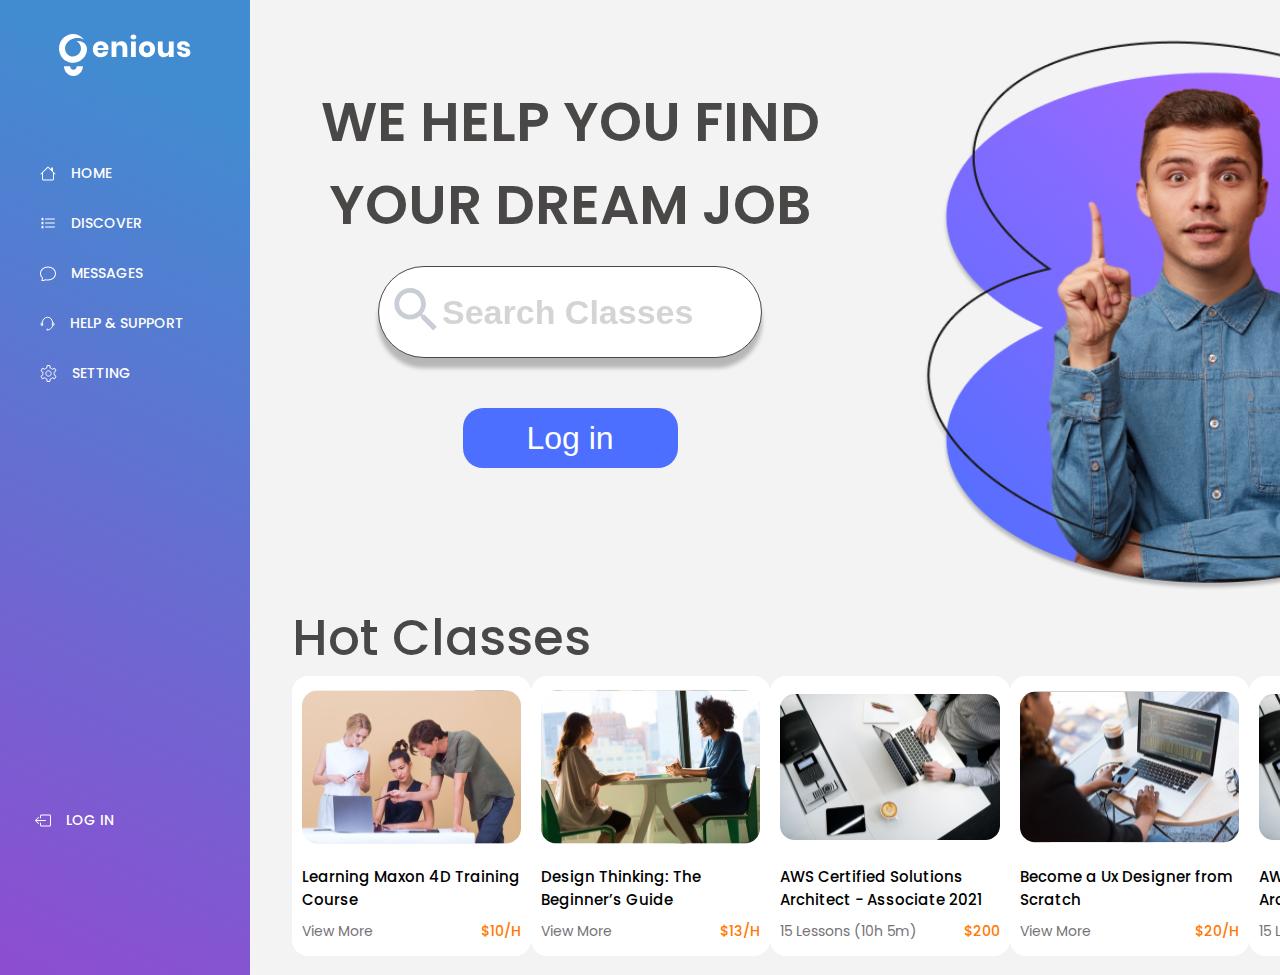
==== index.html @ 58521d51 "--Landing_Page" ====
<!DOCTYPE html>
<html lang="en">
	<head>
		<meta charset="UTF-8" />
		<meta http-equiv="X-UA-Compatible" content="IE=edge" />
		<meta name="viewport" content="width=device-width, initial-scale=1.0" />
		<link rel="stylesheet" href="style.css" />
		<title>Document</title>
	</head>

	<body>
		<div class="wrapper">
			<nav class="navbar">
				<div class="logo">
					<img src="/img/Logo.svg" />
				</div>
				<ul class="nav-lists">
					<div class="list-item">
						<li>
							<img class="nav-icon" src="img/icon/home.svg" alt="" /><a href=""
								>Home</a
							>
						</li>
					</div>
					<div class="list-item">
						<li>
							<img class="nav-icon" src="img/icon/discover.svg" alt="" /><a
								href=""
								>Discover</a
							>
						</li>
					</div>
					<div class="list-item">
						<li>
							<img class="nav-icon" src="img/icon/messages.svg" alt="" /><a
								href=""
								>Messages</a
							>
						</li>
					</div>
					<div class="list-item">
						<li>
							<img class="nav-icon" src="img/icon/headset.svg" alt="" /><a
								href=""
								>Help & Support</a
							>
						</li>
					</div>
					<div class="list-item">
						<li>
							<img class="nav-icon" src="img/icon/settings.svg" alt="" /><a
								href=""
								>Setting</a
							>
						</li>
					</div>
				</ul>
				<div class="login-btn-sidebar">
					<a href=""
						><img class="nav-icon" src="img/icon/login.svg" alt="" /> Log in</a
					>
				</div>
			</nav>
			<section class="content">
				<div class="left-content">
					<h1>
						We help you find <br />
						your dream job
					</h1>
					<form class="nosub">
						<label for="nosubmit">
							<img src="img/icon/Vector.svg" class="search-btn" alt=""
						/></label>
						<input
							class="nosub"
							id="nosubmit"
							type="text"
							placeholder="Search Classes"
						/>
					</form>
					<button class="login-btn-content" type="submit">Log in</button>
				</div>
				<div class="right-content">
					<img class="img-banner" src="img/banner.png" alt="" />
				</div>
				<div class="bottom-content">
					<h2>Hot Classes</h2>
					<div class="card-list">
						<div class="card-item">
							<img src="img/card-img/4D Animation.svg" alt="" />
							<div class="card-tag">4D Anismation</div>
							<h4 class="card-title">Learning Maxon 4D Training Course</h4>
							<div class="card-desc">
								<a href="" class="btn-card-view-more">View More</a>
								<p>$10/H</p>
							</div>
						</div>
						<div class="card-item">
							<img src="img/card-img/Design.svg" alt="" />
							<h5 class="card-tag">Design</h5>
							<h4 class="card-title">Design Thinking: The Beginner’s Guide</h4>
							<div class="card-desc">
								<a href="" class="btn-card-view-more">View More</a>
								<p>$13/H</p>
							</div>
						</div>
						<div class="card-item">
							<img src="img/card-img/Design 2.svg" alt="" />
							<h5 class="card-tag">Design</h5>
							<h4 class="card-title">
								AWS Certified Solutions Architect - Associate 2021
							</h4>
							<div class="card-desc">
								<a href="" class="btn-card-view-more">15 Lessons (10h 5m)</a>
								<p>$200</p>
							</div>
						</div>
						<div class="card-item">
							<img src="img/card-img/Scratch.svg" alt="" />
							<h5 class="card-tag">Scratch</h5>
							<h4 class="card-title">Become a Ux Designer from Scratch</h4>
							<div class="card-desc">
								<a href="" class="btn-card-view-more">View More</a>
								<p>$20/H</p>
							</div>
						</div>
						<div class="card-item">
							<img src="img/card-img/Design 2.svg" alt="" />
							<h5 class="card-tag">Design</h5>
							<h4 class="card-title">
								AWS Certified Solutions Architect - Associate 2021
							</h4>
							<div class="card-desc">
								<a href="" class="btn-card-view-more">15 Lessons (10h 5m)</a>
								<p>$200</p>
							</div>
						</div>
					</div>
				</div>
			</section>
		</div>
	</body>
</html>
---- style.css ----
@import url("https://fonts.googleapis.com/css2?family=Montserrat&family=Poppins:ital,wght@0,100;0,200;0,300;0,400;0,500;0,600;0,700;0,800;0,900;1,100;1,200;1,300;1,400;1,500;1,600;1,700;1,800;1,900&family=Source+Sans+Pro&display=swap");
:root {
	--blue: #418cd1;
	--purple: #4c6fff;
	--pink: #9c41d1;
	--white: #ffffff;
	--text-dark: #4a4747;
	--text-light: #a6acbe;
	--bg-white: #f3f3f3;
	--paragraph: #767278;
	--secondary: #ff7800;
}

* {
	margin: 0;
	padding: 0;
	box-sizing: border-box;
	text-decoration: none;
	list-style: none;
}

body {
	font-family: "Poppins", sans-serif;
}

.wrapper {
	display: flex;
	width: 100%;
	min-height: 100vh;
}

.logo {
	width: 131.41px;
	height: 42px;
	margin: 34.46px 0 72px 59px;
}

.navbar {
	background: linear-gradient(205.17deg, #418cd1 10.93%, #9c41d1 116.08%);
	display: flex;
	flex-direction: column;
	width: 250px;
}

.navbar ul li {
	display: flex;
	width: 200px;
	padding: 5px 20px;
}

.navbar ul li:hover {
	background: rgba(255, 255, 255, 0.103);
	border-radius: 5px;
}

.nav-lists {
	padding: 0 20px;
}

.nav-lists .list-item {
	display: flex;
	align-items: center;
	width: 220px;
	height: 50px;
}

.nav-icon {
	padding-right: 15px;
}

.navbar ul li a {
	color: var(--white);
	font-weight: 500;
	line-height: 21px;
	text-transform: uppercase;
	font-size: 14px;
}

.login-btn-sidebar {
	position: absolute;
	left: 20px;
	top: 90%;
	height: 21px;
	margin: 0 0 50px 15px;
}

.login-btn-sidebar a {
	display: flex;
	text-transform: uppercase;
	font-size: 14px;
	line-height: 21px;
	font-weight: 500;
	color: var(--white);
}

.content {
	background: var(--bg-white);
	display: flex;
	flex-wrap: wrap;
	width: 100%;
	height: 100%;
}
/*--------------- Layout---------------*/
.left-content {
	width: 50%;
	height: 600px;
}

.right-content {
	display: flex;
	justify-content: center;
	width: 50%;
}

.bottom-content {
	padding: 0 42px;
	width: 100%;
	height: 375px;
}

/*--------------- End Layout---------------*/

.content h1 {
	color: var(--text-dark);
	text-transform: uppercase;
	text-align: center;
	font-size: 55px;
	font-weight: 600;
	width: 100%;
	padding: 80px 0 20px 0;
}

form.nosub {
	display: flex;
	border: none;
	width: 60%;
	margin: 0 auto;
	background-color: var(--white);
	border: 1px solid var(--text-dark);
	border-radius: 50px;
	box-shadow: 0px 10px 4px rgba(0, 0, 0, 0.25);
}

label .search-btn {
	padding: 20px 5px 0 15px;
}

input.nosub {
	width: 80%;
	height: 90px;
	background: transparent;
	border: none;
}

input.nosub {
	color: var(--text-light);
	font-size: 34px;
	font-weight: 600;
	opacity: 0.3;
}
input.nosub:focus {
	outline: none;
	color: var(--text-light);
	font-size: 34px;
	font-weight: 600;
}

.login-btn-content {
	display: flex;
	justify-content: center;
	align-items: center;
	margin: 50px auto;
	width: 215px;
	height: 60px;
	background: var(--purple);
	border-radius: 20px;
	border: none;
	color: var(--white);
	font-size: 32px;
	font-weight: 500;
	cursor: pointer;
}

.login-btn-content:active {
	opacity: 0.9;
}

.img-banner {
	width: 620px;
	height: 600px;
}

.bottom-content h2 {
	color: var(--text-dark);
	font-size: 50px;
	font-weight: 500;
}

.card-list {
	width: 100%;
	display: flex;
	justify-content: space-between;
}

.card-item {
	background: var(--white);
	width: 250px;
	height: 280px;
	border-radius: 16px;
}

.card-item img {
	width: 100%;
	height: 172px;
	padding: 10px 10px 0 10px;
}

.card-tag {
	display: none;
	font-size: 12px;
	font-weight: 500;
	background: var(--paragraph);
}

.card-title {
	padding: 10px 10px 0 10px;
	font-size: 15px;
	font-weight: 500;
}

.card-desc {
	display: flex;
	width: 100%;
	justify-content: space-between;
	padding: 10px;
}

.card-desc p {
	color: var(--secondary);
	font-size: 14px;
	font-weight: 500;
}

.btn-card-view-more {
	font-size: 14px;
	color: var(--paragraph);
}
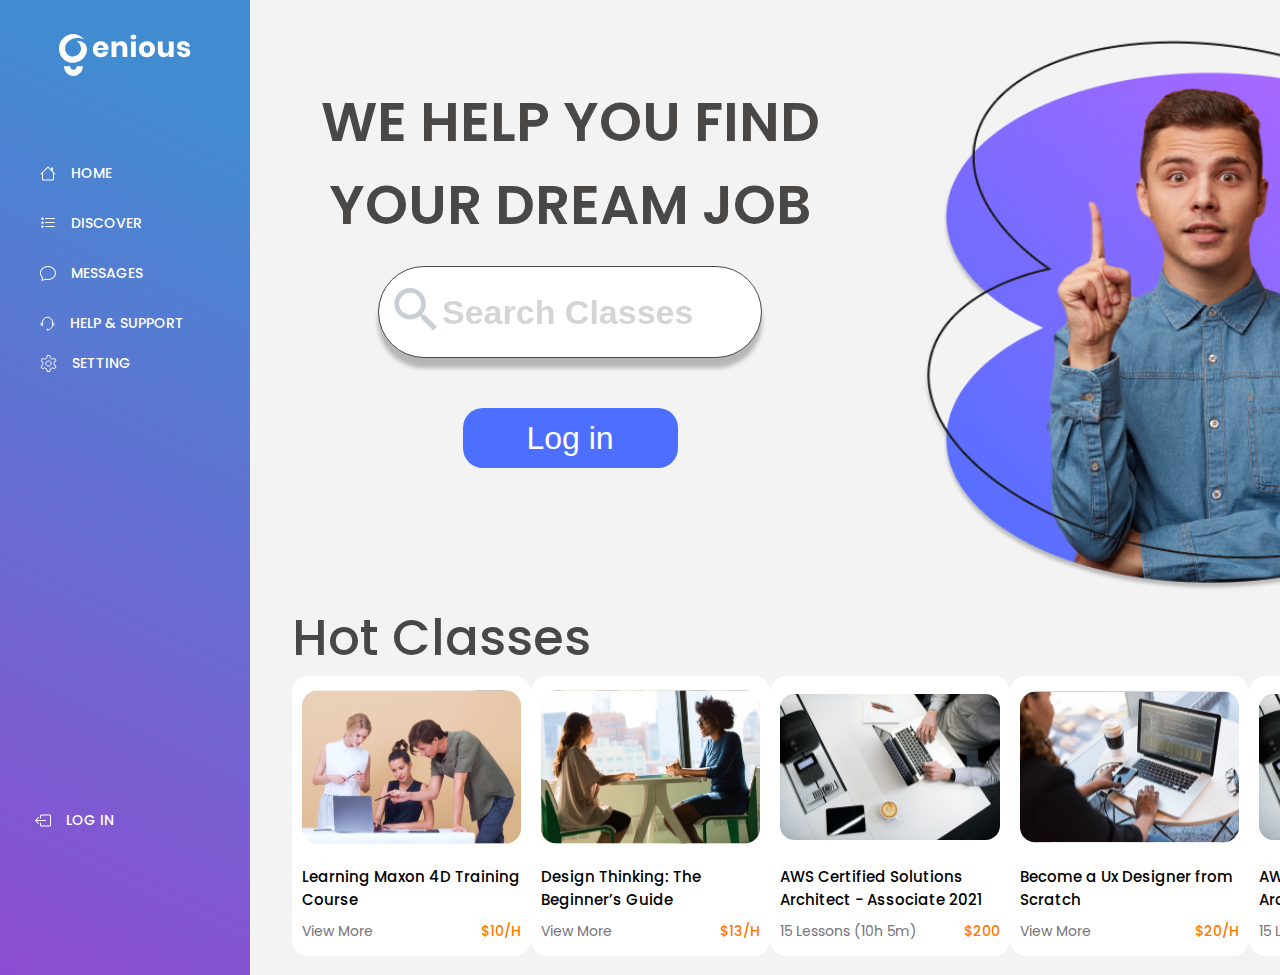
==== commit b751ba12: "-remove_div_at_ul_tags" ====
--- a/index.html
+++ b/index.html
@@ -15,45 +15,34 @@
 					<img src="/img/Logo.svg" />
 				</div>
 				<ul class="nav-lists">
-					<div class="list-item">
-						<li>
-							<img class="nav-icon" src="img/icon/home.svg" alt="" /><a href=""
-								>Home</a
-							>
-						</li>
-					</div>
-					<div class="list-item">
-						<li>
-							<img class="nav-icon" src="img/icon/discover.svg" alt="" /><a
-								href=""
-								>Discover</a
-							>
-						</li>
-					</div>
-					<div class="list-item">
-						<li>
-							<img class="nav-icon" src="img/icon/messages.svg" alt="" /><a
-								href=""
-								>Messages</a
-							>
-						</li>
-					</div>
-					<div class="list-item">
-						<li>
-							<img class="nav-icon" src="img/icon/headset.svg" alt="" /><a
-								href=""
-								>Help & Support</a
-							>
-						</li>
-					</div>
-					<div class="list-item">
-						<li>
-							<img class="nav-icon" src="img/icon/settings.svg" alt="" /><a
-								href=""
-								>Setting</a
-							>
-						</li>
-					</div>
+					<li class="list-item">
+						<img class="nav-icon" src="img/icon/home.svg" alt="" /><a href=""
+							>Home</a
+						>
+					</li>
+					<li class="list-item">
+						<img class="nav-icon" src="img/icon/discover.svg" alt="" /><a
+							href=""
+							>Discover</a
+						>
+					</li>
+					<li class="list-item">
+						<img class="nav-icon" src="img/icon/messages.svg" alt="" /><a
+							href=""
+							>Messages</a
+						>
+					</li>
+					<li class="list-item">
+						<img class="nav-icon" src="img/icon/headset.svg" alt="" /><a href=""
+							>Help & Support</a
+						>
+					</li>
+					<li>
+						<img class="nav-icon" src="img/icon/settings.svg" alt="" /><a
+							href=""
+							>Setting</a
+						>
+					</li>
 				</ul>
 				<div class="login-btn-sidebar">
 					<a href=""
